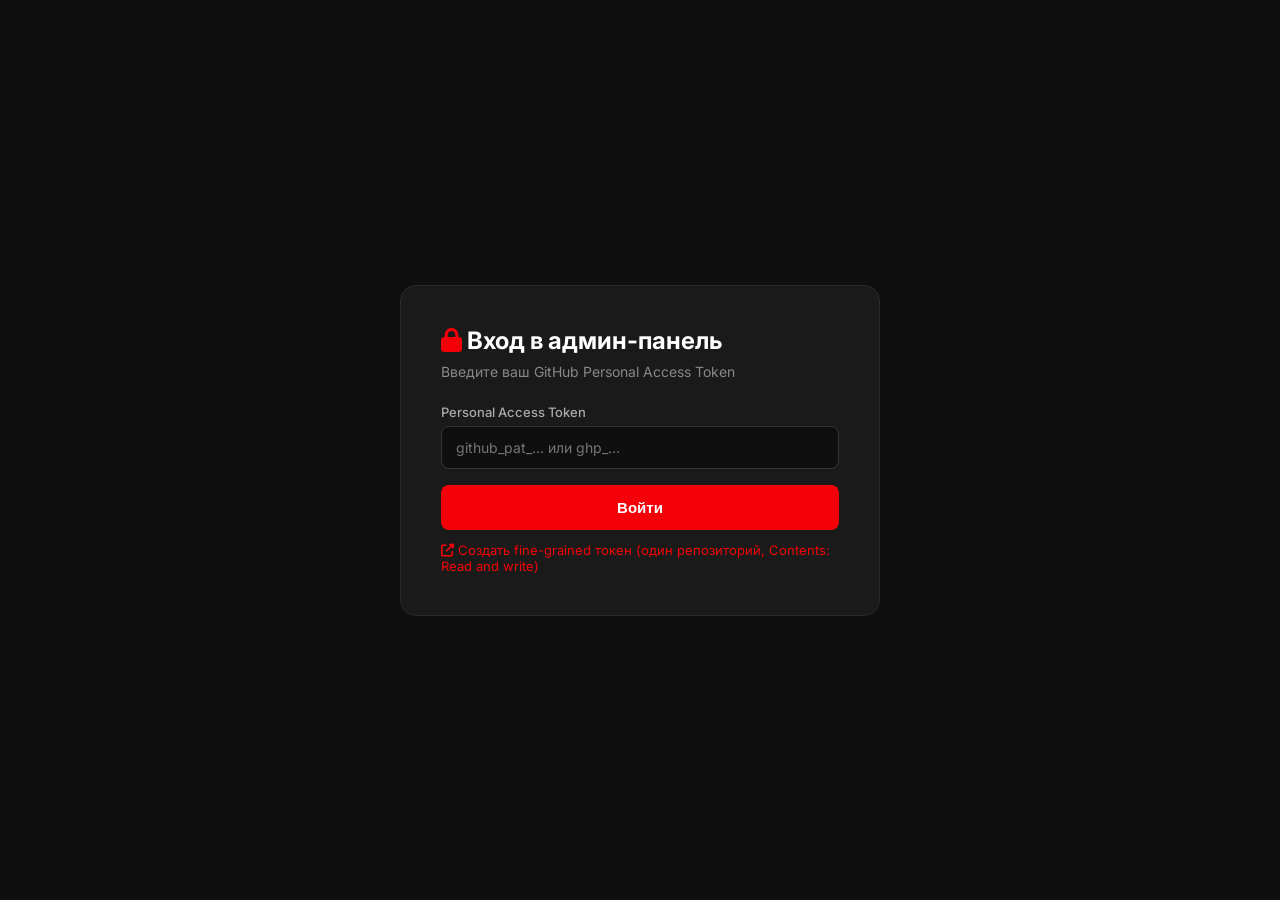
==== admin/index.html @ 2a0c83ac "Add files via upload" ====
<!DOCTYPE html>
<html lang="ru">
<head>
<meta charset="UTF-8">
<meta name="viewport" content="width=device-width, initial-scale=1.0">
<meta name="robots" content="noindex, nofollow">
<title>Админ-панель — визуальный редактор</title>
<link rel="icon" type="image/png" href="favicon.png">
<link href="https://fonts.googleapis.com/css2?family=Inter:wght@400;500;600;700&display=swap" rel="stylesheet">
<link rel="stylesheet" href="https://cdnjs.cloudflare.com/ajax/libs/font-awesome/6.4.0/css/all.min.css">
<script src="config.js"></script>
<link rel="stylesheet" href="styles.css">
</head>
<body>

<div class="login-screen" id="loginScreen">
    <div class="login-card">
        <h1><i class="fas fa-lock" style="color: #F40009;"></i> Вход в админ-панель</h1>
        <p class="subtitle">Введите ваш GitHub Personal Access Token</p>
        <div class="form-group">
            <label for="tokenInput">Personal Access Token</label>
            <input type="password" id="tokenInput" placeholder="github_pat_… или ghp_…" autocomplete="off">
        </div>
        <button class="btn" id="loginBtn">Войти</button>
        <div class="error-msg" id="loginError" role="alert"></div>
        <a href="https://github.com/settings/personal-access-tokens/new" target="_blank" rel="noopener noreferrer" class="help-link">
            <i class="fas fa-external-link-alt"></i> Создать fine-grained токен (один репозиторий, Contents: Read and write)
        </a>
    </div>
</div>

<div class="editor-app" id="editorApp">
    <div class="editor-toolbar">
        <div class="toolbar-row toolbar-row-top">
            <div class="app-title">
                <i class="fas fa-magic" style="color: #F40009;"></i>
                <span id="projectNameHeader" style="font-weight: 600; margin-left: 8px;">Редактор</span>
                <span id="repoNameHeader" style="color: #888; font-weight: 400; margin-left: 8px; font-size: 13px;"></span>
            </div>
            <span class="page-indicator" id="pageIndicatorBox" title="Текущая страница"><i class="fas fa-file"></i> <span id="currentPageIndicator">index.html</span></span>
            <span class="deploy-badge" id="deployBadge" title="Статус деплоя. Клик — перепроверить."></span>
            <button class="toolbar-btn primary" id="saveBtn"><i class="fas fa-cloud-upload-alt"></i> Сохранить в GitHub</button>
            <span class="unsaved-badge" id="unsavedBadge"><i class="fas fa-circle" style="font-size: 8px;"></i> есть несохранённые</span>
        </div>
        <div class="toolbar-row toolbar-row-bottom">
            <div class="toolbar-actions">
                <button class="toolbar-btn" id="homeBtn" title="Вернуться к редактированию index.html" aria-label="На главную"><i class="fas fa-home"></i></button>
                <button class="toolbar-btn" id="openSiteBtn" title="Открыть текущую страницу в новой вкладке"><i class="fas fa-external-link-alt"></i> Открыть сайт</button>
                <button class="toolbar-btn" id="checkBtn" title="Проверить токен"><i class="fas fa-shield-alt"></i> Проверить</button>
                <button class="toolbar-btn" id="reloadBtn" title="Обновить превью"><i class="fas fa-sync"></i> Обновить</button>
                <button class="toolbar-btn" id="calcBtn" title="Настройки калькулятора (цены, материалы, работы)"><i class="fas fa-calculator"></i> Калькулятор</button>
                <button class="toolbar-btn warning" id="cleanBtn" title="Удалить все метки data-edit и data-img из текущей страницы"><i class="fas fa-broom"></i> Очистить метки</button>
                <button class="toolbar-btn" id="resetBtn" title="Подготовить текущую страницу заново"><i class="fas fa-redo"></i> Переподготовить</button>
                <button class="toolbar-btn" id="logoutBtn" title="Выйти" aria-label="Выйти"><i class="fas fa-sign-out-alt"></i></button>
            </div>
        </div>
    </div>

    <div class="hint-banner" id="hintBanner">
        <i class="fas fa-lightbulb"></i> Клик по <strong>тексту/фото</strong> — редактирование. <strong>Alt+клик</strong> по ссылке — открыть страницу в админке. <strong>Ctrl+клик</strong> — новая вкладка. <strong>Esc</strong> — закрыть панель.
    </div>

    <div class="setup-screen" id="setupScreen">
        <div class="setup-card">
            <div class="setup-icon"><i class="fas fa-wand-magic-sparkles"></i></div>
            <h2 id="setupTitle">Подготовка сайта</h2>
            <p>Админка автоматически:<br>• Загрузит текущую страницу<br>• Пометит <strong>весь видимый текст</strong> (любой язык, цифры)<br>• Расставит метки на <strong>фотографии</strong> (с уникальными ID)<br>• Сохранит обратно в репозиторий</p>
            <div class="token-check-box"><h3><i class="fas fa-key"></i> Информация о токене</h3><div id="tokenInfo">Проверяю...</div></div>
            <button class="btn" id="prepareBtn"><i class="fas fa-download"></i> Подготовить страницу</button>
            <div class="btn-group">
                <button class="btn btn-secondary btn-small" id="checkBtn2"><i class="fas fa-shield-alt"></i> Проверить токен</button>
                <a href="https://github.com/settings/personal-access-tokens/new" target="_blank" rel="noopener noreferrer" class="btn btn-secondary btn-small" style="text-decoration: none; text-align: center; color: #fff;"><i class="fas fa-plus"></i> Новый токен</a>
            </div>
            <div id="errorDetails" role="alert"></div>
            <div class="progress-log" id="progressLog" style="display: none;"></div>
        </div>
    </div>

    <div class="iframe-wrapper" id="iframeWrapper" style="display: none;">
        <div class="iframe-loader" id="iframeLoader">
            <div class="spinner"></div>
            <div class="loader-text">Загрузка страницы...</div>
            <div class="loader-status" id="loaderStatus">Инициализация</div>
        </div>
        <iframe id="siteIframe" class="site-iframe" title="Превью сайта" sandbox="allow-same-origin allow-scripts allow-popups allow-popups-to-escape-sandbox"></iframe>
    </div>
</div>

<div class="edit-panel" id="editPanel" role="dialog" aria-modal="true" aria-label="Редактирование">
    <div class="edit-panel-header">
        <h3><span id="editTitle">Редактирование</span><span class="key-badge" id="editKey"></span></h3>
        <button class="edit-panel-close" id="closePanelBtn" aria-label="Закрыть">✕</button>
    </div>
    <div class="edit-panel-body" id="editPanelContent"></div>
    <div class="edit-panel-actions">
        <button class="toolbar-btn btn-secondary" id="cancelBtn">Отмена</button>
        <button class="toolbar-btn primary" id="applyBtn">Применить</button>
    </div>
</div>

<div class="calc-panel" id="calcPanel">
    <div class="calc-panel-inner">
        <div class="calc-panel-header">
            <h2><i class="fas fa-calculator" style="color:#F40009;"></i> Настройки калькулятора</h2>
            <button class="edit-panel-close" id="calcPanelClose" aria-label="Закрыть">✕</button>
        </div>
        <div class="calc-panel-body" id="calcPanelBody">
            <div class="calc-panel-loading">Загрузка настроек из репозитория...</div>
        </div>
        <div class="calc-panel-footer">
            <button class="toolbar-btn btn-secondary" id="calcPanelCancel">Отмена</button>
            <button class="toolbar-btn primary" id="calcPanelSave"><i class="fas fa-cloud-upload-alt"></i> Сохранить в GitHub</button>
        </div>
    </div>
</div>

<div class="status-bar" id="statusBar" role="status" aria-live="polite"></div>

<script src="app.js"></script>
</body>
</html>
---- admin/styles.css ----
* { margin: 0; padding: 0; box-sizing: border-box; }
body { font-family: 'Inter', sans-serif; background: #0f0f0f; color: #fff; min-height: 100vh; min-height: 100dvh; overflow: hidden; }

.login-screen { display: flex; align-items: center; justify-content: center; height: 100vh; height: 100dvh; padding: 20px; overflow-y: auto; }
.login-card { background: #1a1a1a; border-radius: 16px; padding: 40px; max-width: 480px; width: 100%; border: 1px solid #2a2a2a; margin: auto; }
.login-card h1 { font-size: 24px; margin-bottom: 8px; }
.subtitle { color: #888; margin-bottom: 24px; font-size: 14px; }
.form-group { margin-bottom: 16px; }
.form-group label { display: block; margin-bottom: 6px; font-size: 13px; color: #aaa; font-weight: 500; }
.form-group input { width: 100%; padding: 12px 14px; background: #0f0f0f; border: 1px solid #333; border-radius: 8px; color: #fff; font: inherit; font-size: 14px; }
input:focus, textarea:focus { outline: none; border-color: #F40009; }
button:focus-visible, a:focus-visible { outline: 2px solid #F40009; outline-offset: 2px; }
.btn { width: 100%; padding: 14px; background: #F40009; color: #fff; border: none; border-radius: 8px; font-weight: 600; font-size: 15px; cursor: pointer; transition: background .2s; }
.btn:hover { background: #d40007; }
.btn:disabled { opacity: .6; cursor: not-allowed; }
.btn-secondary { background: #2a2a2a; }
.btn-secondary:hover { background: #333; }
.help-link { color: #F40009; font-size: 13px; text-decoration: none; display: inline-block; margin-top: 12px; }
.error-msg { color: #ff4444; font-size: 13px; margin-top: 8px; display: none; background: rgba(255, 68, 68, .1); padding: 10px; border-radius: 6px; border: 1px solid rgba(255, 68, 68, .3); }
.error-msg.show { display: block; }

.editor-app { display: none; flex-direction: column; height: 100vh; height: 100dvh; overflow: hidden; }
.editor-app.active { display: flex; }

.editor-toolbar { background: #1a1a1a; border-bottom: 1px solid #2a2a2a; padding: 12px 20px; display: flex; flex-direction: column; gap: 10px; flex-shrink: 0; z-index: 100; }
.toolbar-row { display: flex; justify-content: flex-start; align-items: center; gap: 8px; flex-wrap: wrap; }
.app-title { font-size: 16px; font-weight: 600; display: flex; align-items: center; flex-wrap: wrap; row-gap: 6px; }
.toolbar-actions { display: flex; gap: 8px; align-items: center; flex-wrap: wrap; justify-content: flex-start; }
.toolbar-btn { background: #2a2a2a; border: 1px solid #333; color: #fff; padding: 8px 14px; border-radius: 6px; cursor: pointer; font-size: 13px; display: inline-flex; align-items: center; gap: 6px; transition: all .2s; }
.toolbar-btn:hover { border-color: #F40009; }
.toolbar-btn.primary { background: #F40009; border-color: #F40009; }
.toolbar-btn.primary:hover { background: #d40007; }
.toolbar-btn.warning { background: #8B4513; border-color: #A0522D; }
.toolbar-btn.warning:hover { background: #A0522D; border-color: #CD853F; }
.toolbar-btn:disabled { opacity: .5; cursor: not-allowed; }
.unsaved-badge { background: #F40009; color: #fff; padding: 3px 8px; border-radius: 10px; font-size: 11px; margin-left: 0; display: none; white-space: nowrap; }
.unsaved-badge.show { display: inline-block; }

.deploy-badge { display: none; align-items: center; gap: 6px; padding: 6px 10px; border-radius: 6px; font-size: 12px; font-family: 'Courier New', monospace; cursor: pointer; border: 1px solid #333; background: #0f0f0f; color: #888; margin-left: 0; transition: all .2s; user-select: none; }
.deploy-badge:hover { border-color: #666; }
.deploy-badge.live { color: #00cc66; border-color: rgba(0, 204, 102, .45); background: rgba(0, 204, 102, .08); }
.deploy-badge.pending { color: #fbbf24; border-color: rgba(251, 191, 36, .45); background: rgba(251, 191, 36, .08); }
.deploy-badge.error { color: #ff4444; border-color: rgba(255, 68, 68, .45); background: rgba(255, 68, 68, .08); }
.deploy-badge.unknown { color: #888; }

.page-indicator { display: inline-flex; align-items: center; gap: 6px; background: #0f0f0f; border: 1px solid #333; padding: 7px 12px; border-radius: 6px; font-family: 'Courier New', monospace; font-size: 12px; color: #c9a961; margin-left: 0; max-width: 320px; overflow: hidden; }
.page-indicator i { color: #F40009; font-size: 11px; flex-shrink: 0; }
#currentPageIndicator { overflow: hidden; text-overflow: ellipsis; white-space: nowrap; min-width: 0; }
.page-indicator.viewmode { color: #888; border-color: #555; }

.iframe-wrapper { flex: 1; position: relative; background: #fff; overflow: hidden; }
.site-iframe { width: 100%; height: 100%; border: none; display: block; }
.iframe-loader { position: absolute; inset: 0; background: #0f0f0f; display: flex; flex-direction: column; align-items: center; justify-content: center; z-index: 50; transition: opacity .3s; }
.iframe-loader.hidden { opacity: 0; pointer-events: none; }
.spinner { width: 48px; height: 48px; border: 4px solid #2a2a2a; border-top-color: #F40009; border-radius: 50%; animation: spin .8s linear infinite; margin-bottom: 16px; }
.loader-text { color: #888; font-size: 14px; }
.loader-status { color: #F40009; font-size: 12px; margin-top: 6px; font-family: 'Courier New', monospace; }
@keyframes spin { to { transform: rotate(360deg); } }

.setup-screen { display: none; align-items: center; justify-content: center; flex: 1; padding: 20px; background: #0f0f0f; overflow-y: auto; }
.setup-screen.active { display: flex; }
.setup-card { background: #1a1a1a; border-radius: 16px; padding: 40px; max-width: 600px; width: 100%; border: 1px solid #2a2a2a; text-align: center; margin: auto; }
.setup-card > .setup-icon { font-size: 48px; color: #F40009; margin-bottom: 16px; }
.setup-card h2 { font-size: 20px; margin-bottom: 12px; }
.setup-card p { color: #888; font-size: 14px; line-height: 1.6; margin-bottom: 24px; }
.setup-card strong { color: #fff; }

.token-check-box { background: #0f0f0f; border: 1px solid #2a2a2a; border-radius: 10px; padding: 16px; margin-bottom: 20px; text-align: left; }
.token-check-box h3 { font-size: 14px; margin-bottom: 10px; color: #F40009; }
.token-info { font-family: 'Courier New', monospace; font-size: 12px; color: #aaa; background: #000; padding: 10px; border-radius: 6px; word-break: break-all; margin-top: 8px; }
.token-info .label { color: #888; display: block; margin-bottom: 4px; }

.error-details { background: rgba(255, 68, 68, .1); border: 1px solid rgba(255, 68, 68, .3); border-radius: 8px; padding: 16px; margin-top: 16px; text-align: left; font-family: 'Courier New', monospace; font-size: 13px; color: #ff4444; word-break: break-word; }
.err-title { font-weight: 700; color: #fff; margin-bottom: 8px; font-family: 'Inter', sans-serif; font-size: 14px; }
.err-status { color: #F40009; font-weight: 600; margin-bottom: 6px; }
.err-fix { color: #00cc66; margin-top: 10px; font-family: 'Inter', sans-serif; font-size: 13px; line-height: 1.5; }

.progress-log { text-align: left; background: #0f0f0f; border-radius: 8px; padding: 16px; margin-top: 20px; max-height: 250px; overflow-y: auto; font-family: 'Courier New', monospace; font-size: 13px; }
.log-item { padding: 4px 0; color: #888; }
.log-item.done { color: #00cc66; }
.log-item.error { color: #ff4444; }
.log-item.working { color: #F40009; }

.edit-panel { position: fixed; bottom: 0; left: 0; right: 0; background: #1a1a1a; border-top: 2px solid #F40009; transform: translateY(100%); visibility: hidden; transition: transform .3s, visibility .3s; z-index: 1000; box-shadow: 0 -10px 40px rgba(0, 0, 0, .5); max-height: 75vh; display: flex; flex-direction: column; }
.edit-panel.active { transform: translateY(0); visibility: visible; }
.edit-panel-header { display: flex; justify-content: space-between; align-items: center; padding: 16px 20px 12px; flex-shrink: 0; }
.edit-panel-header h3 { font-size: 14px; font-weight: 600; }
.key-badge { background: #2a2a2a; color: #888; padding: 2px 8px; border-radius: 4px; font-family: 'Courier New', monospace; font-size: 11px; margin-left: 8px; }
.edit-panel-close { background: transparent; border: none; color: #888; font-size: 20px; cursor: pointer; padding: 4px 8px; }
.edit-panel-close:hover { color: #fff; }
.edit-panel-body { overflow-y: auto; padding: 0 20px 12px; flex: 1; min-height: 0; }
.edit-panel textarea { width: 100%; min-height: 90px; padding: 12px; background: #0f0f0f; border: 1px solid #333; border-radius: 8px; color: #fff; font: inherit; font-size: 14px; resize: vertical; }
.edit-panel-actions { display: flex; gap: 10px; justify-content: flex-end; padding: 12px 20px 16px; border-top: 1px solid #2a2a2a; flex-shrink: 0; }

.link-section { margin-top: 12px; padding-top: 12px; border-top: 1px solid #2a2a2a; }
.link-section label.field-label { display: block; font-size: 12px; color: #aaa; margin-bottom: 6px; font-weight: 500; }
.link-section input[type="url"] { width: 100%; padding: 10px 12px; background: #0f0f0f; border: 1px solid #333; border-radius: 6px; color: #fff; font: inherit; font-size: 13px; }
.link-hint { font-size: 11px; color: #666; margin-top: 6px; }

.link-option { margin-top: 12px; }
.link-option > .field-label { margin-bottom: 8px; display: block; font-size: 12px; color: #aaa; font-weight: 500; }
.option-group { display: flex; flex-wrap: wrap; gap: 8px; }
.radio-label { display: inline-flex; align-items: center; gap: 8px; padding: 8px 12px; background: #0f0f0f; border: 1px solid #333; border-radius: 6px; cursor: pointer; font-size: 13px; color: #ccc; transition: all .2s; user-select: none; }
.radio-label:hover { border-color: #666; }
.radio-label input[type="radio"] { accent-color: #F40009; cursor: pointer; margin: 0; }
.radio-label:has(input:checked) { border-color: #F40009; background: rgba(244, 0, 9, .08); }

.color-preview { display: inline-block; padding: 2px 6px; border-radius: 3px; font-weight: 500; }
.color-preview.inherit { color: #fff; background: #2a2a2a; }
.color-preview.brown { color: #fff; background: #8B4513; }
.color-preview.lightbrown { color: #fff; background: #CD853F; }
.target-label { color: #ccc; }

.file-upload { position: relative; display: flex; align-items: center; gap: 12px; padding: 16px; background: #0f0f0f; border: 2px dashed #333; border-radius: 8px; cursor: pointer; transition: border-color .2s; }
.file-upload:hover, .file-upload:focus-within { border-color: #F40009; }
.file-upload i { font-size: 24px; color: #F40009; }
.upload-text { flex: 1; font-size: 14px; color: #aaa; }
.file-upload input[type=file] { position: absolute; opacity: 0; width: 1px; height: 1px; }

.status-bar { position: fixed; top: 60px; right: 24px; background: #1a1a1a; padding: 12px 18px; border-radius: 8px; border: 1px solid #2a2a2a; font-size: 14px; display: none; z-index: 2000; max-width: 420px; }
.status-bar.show { display: block; animation: slideIn .3s ease-out; }
.status-bar.success { border-color: #00cc66; color: #00cc66; }
.status-bar.error { border-color: #ff4444; color: #ff4444; }
.status-bar.info { border-color: #888; color: #ddd; }
@keyframes slideIn { from { transform: translateX(100%); opacity: 0; } to { transform: translateX(0); opacity: 1; } }

.hint-banner { background: rgba(244, 0, 9, .1); border-bottom: 1px solid rgba(244, 0, 9, .3); padding: 8px 20px; font-size: 13px; color: #aaa; text-align: center; }
.hint-banner strong { color: #F40009; }
.hint-banner i { color: #F40009; margin-right: 6px; }

.btn-group { display: flex; gap: 10px; margin-top: 16px; }
.btn-group .btn { flex: 1; }
.btn-small { width: auto; padding: 10px 16px; font-size: 13px; }

.calc-panel { position: fixed; inset: 0; background: rgba(0,0,0,0.7); display: none; align-items: center; justify-content: center; z-index: 3000; padding: 20px; }
.calc-panel.active { display: flex; }
.calc-panel-inner { background: #1a1a1a; border-radius: 12px; width: 100%; max-width: 700px; max-height: 90vh; display: flex; flex-direction: column; border: 1px solid #2a2a2a; }
.calc-panel-header { display: flex; justify-content: space-between; align-items: center; padding: 16px 24px; border-bottom: 1px solid #2a2a2a; }
.calc-panel-header h2 { font-size: 18px; }
.calc-panel-body { flex: 1; overflow-y: auto; padding: 24px; }
.calc-panel-footer { padding: 16px 24px; border-top: 1px solid #2a2a2a; display: flex; gap: 10px; justify-content: flex-end; }
.calc-section { margin-bottom: 28px; }
.calc-section h3 { font-size: 15px; margin-bottom: 12px; color: #F40009; }
.calc-field-row { display: grid; grid-template-columns: 1fr 140px; gap: 10px; margin-bottom: 8px; align-items: center; }
.calc-field-row label { font-size: 13px; color: #aaa; }
.calc-field-row input { padding: 8px 12px; background: #0f0f0f; border: 1px solid #333; border-radius: 6px; color: #fff; font-size: 14px; width: 100%; }
.calc-field-row input:focus { outline: none; border-color: #F40009; }
.calc-panel-loading { text-align: center; padding: 40px; color: #888; }
.calc-panel-error { color: #ff4444; padding: 20px; background: rgba(255,68,68,0.1); border-radius: 8px; }

@media (prefers-reduced-motion: reduce) { .status-bar.show { animation: none; } .edit-panel, .btn, .toolbar-btn { transition: none; } }
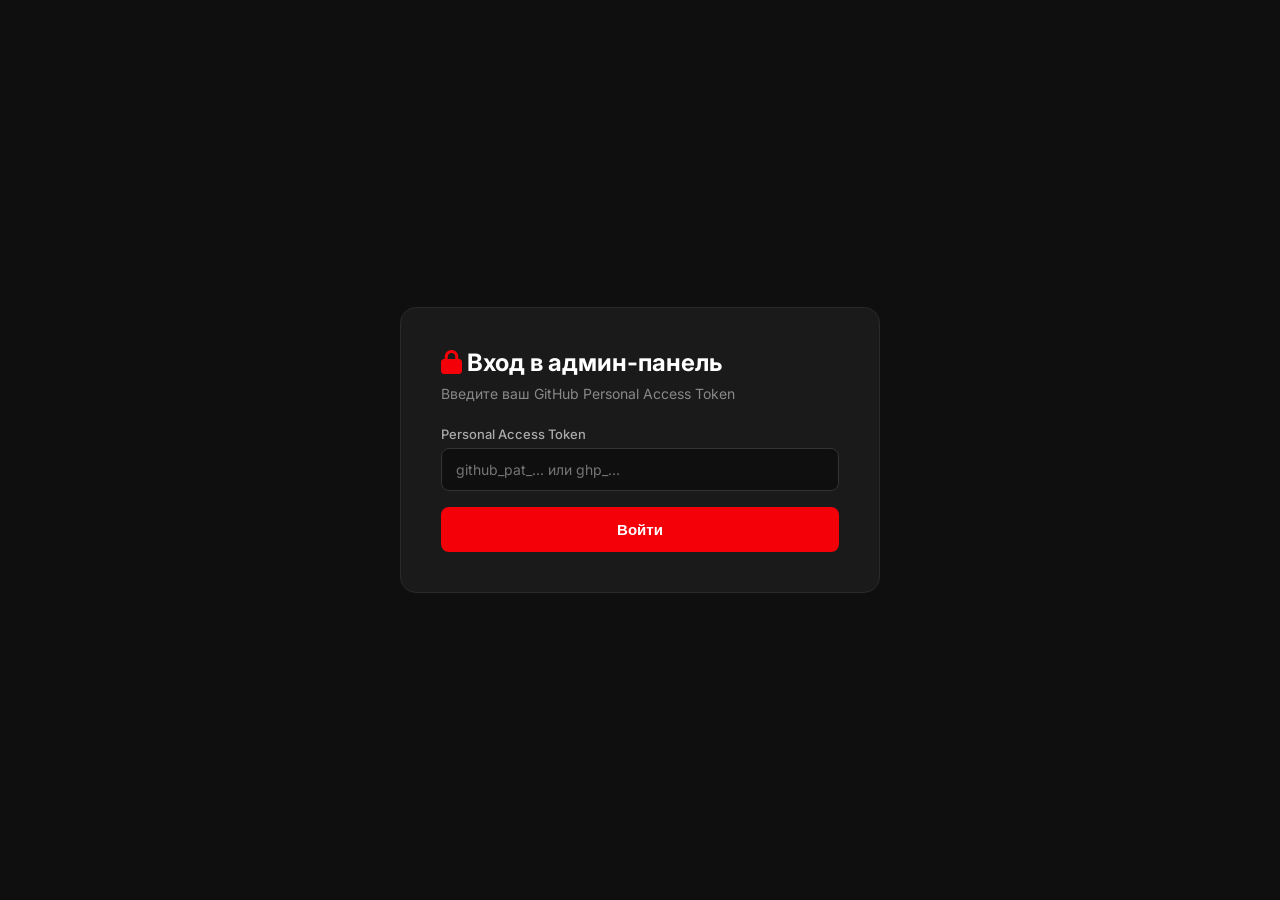
==== commit dbeb08ea: "Add files via upload" ====
--- a/admin/index.html
+++ b/admin/index.html
@@ -23,9 +23,6 @@
         </div>
         <button class="btn" id="loginBtn">Войти</button>
         <div class="error-msg" id="loginError" role="alert"></div>
-        <a href="https://github.com/settings/personal-access-tokens/new" target="_blank" rel="noopener noreferrer" class="help-link">
-            <i class="fas fa-external-link-alt"></i> Создать fine-grained токен (один репозиторий, Contents: Read and write)
-        </a>
     </div>
 </div>
 
@@ -35,7 +32,6 @@
             <div class="app-title">
                 <i class="fas fa-magic" style="color: #F40009;"></i>
                 <span id="projectNameHeader" style="font-weight: 600; margin-left: 8px;">Редактор</span>
-                <span id="repoNameHeader" style="color: #888; font-weight: 400; margin-left: 8px; font-size: 13px;"></span>
             </div>
             <span class="page-indicator" id="pageIndicatorBox" title="Текущая страница"><i class="fas fa-file"></i> <span id="currentPageIndicator">index.html</span></span>
             <span class="deploy-badge" id="deployBadge" title="Статус деплоя. Клик — перепроверить."></span>
@@ -48,7 +44,6 @@
                 <button class="toolbar-btn" id="openSiteBtn" title="Открыть текущую страницу в новой вкладке"><i class="fas fa-external-link-alt"></i> Открыть сайт</button>
                 <button class="toolbar-btn" id="checkBtn" title="Проверить токен"><i class="fas fa-shield-alt"></i> Проверить</button>
                 <button class="toolbar-btn" id="reloadBtn" title="Обновить превью"><i class="fas fa-sync"></i> Обновить</button>
-                <button class="toolbar-btn" id="calcBtn" title="Настройки калькулятора (цены, материалы, работы)"><i class="fas fa-calculator"></i> Калькулятор</button>
                 <button class="toolbar-btn warning" id="cleanBtn" title="Удалить все метки data-edit и data-img из текущей страницы"><i class="fas fa-broom"></i> Очистить метки</button>
                 <button class="toolbar-btn" id="resetBtn" title="Подготовить текущую страницу заново"><i class="fas fa-redo"></i> Переподготовить</button>
                 <button class="toolbar-btn" id="logoutBtn" title="Выйти" aria-label="Выйти"><i class="fas fa-sign-out-alt"></i></button>
@@ -98,22 +93,6 @@
     </div>
 </div>
 
-<div class="calc-panel" id="calcPanel">
-    <div class="calc-panel-inner">
-        <div class="calc-panel-header">
-            <h2><i class="fas fa-calculator" style="color:#F40009;"></i> Настройки калькулятора</h2>
-            <button class="edit-panel-close" id="calcPanelClose" aria-label="Закрыть">✕</button>
-        </div>
-        <div class="calc-panel-body" id="calcPanelBody">
-            <div class="calc-panel-loading">Загрузка настроек из репозитория...</div>
-        </div>
-        <div class="calc-panel-footer">
-            <button class="toolbar-btn btn-secondary" id="calcPanelCancel">Отмена</button>
-            <button class="toolbar-btn primary" id="calcPanelSave"><i class="fas fa-cloud-upload-alt"></i> Сохранить в GitHub</button>
-        </div>
-    </div>
-</div>
-
 <div class="status-bar" id="statusBar" role="status" aria-live="polite"></div>
 
 <script src="app.js"></script>
--- a/admin/styles.css
+++ b/admin/styles.css
@@ -132,20 +132,4 @@
 .btn-group .btn { flex: 1; }
 .btn-small { width: auto; padding: 10px 16px; font-size: 13px; }
 
-.calc-panel { position: fixed; inset: 0; background: rgba(0,0,0,0.7); display: none; align-items: center; justify-content: center; z-index: 3000; padding: 20px; }
-.calc-panel.active { display: flex; }
-.calc-panel-inner { background: #1a1a1a; border-radius: 12px; width: 100%; max-width: 700px; max-height: 90vh; display: flex; flex-direction: column; border: 1px solid #2a2a2a; }
-.calc-panel-header { display: flex; justify-content: space-between; align-items: center; padding: 16px 24px; border-bottom: 1px solid #2a2a2a; }
-.calc-panel-header h2 { font-size: 18px; }
-.calc-panel-body { flex: 1; overflow-y: auto; padding: 24px; }
-.calc-panel-footer { padding: 16px 24px; border-top: 1px solid #2a2a2a; display: flex; gap: 10px; justify-content: flex-end; }
-.calc-section { margin-bottom: 28px; }
-.calc-section h3 { font-size: 15px; margin-bottom: 12px; color: #F40009; }
-.calc-field-row { display: grid; grid-template-columns: 1fr 140px; gap: 10px; margin-bottom: 8px; align-items: center; }
-.calc-field-row label { font-size: 13px; color: #aaa; }
-.calc-field-row input { padding: 8px 12px; background: #0f0f0f; border: 1px solid #333; border-radius: 6px; color: #fff; font-size: 14px; width: 100%; }
-.calc-field-row input:focus { outline: none; border-color: #F40009; }
-.calc-panel-loading { text-align: center; padding: 40px; color: #888; }
-.calc-panel-error { color: #ff4444; padding: 20px; background: rgba(255,68,68,0.1); border-radius: 8px; }
-
 @media (prefers-reduced-motion: reduce) { .status-bar.show { animation: none; } .edit-panel, .btn, .toolbar-btn { transition: none; } }
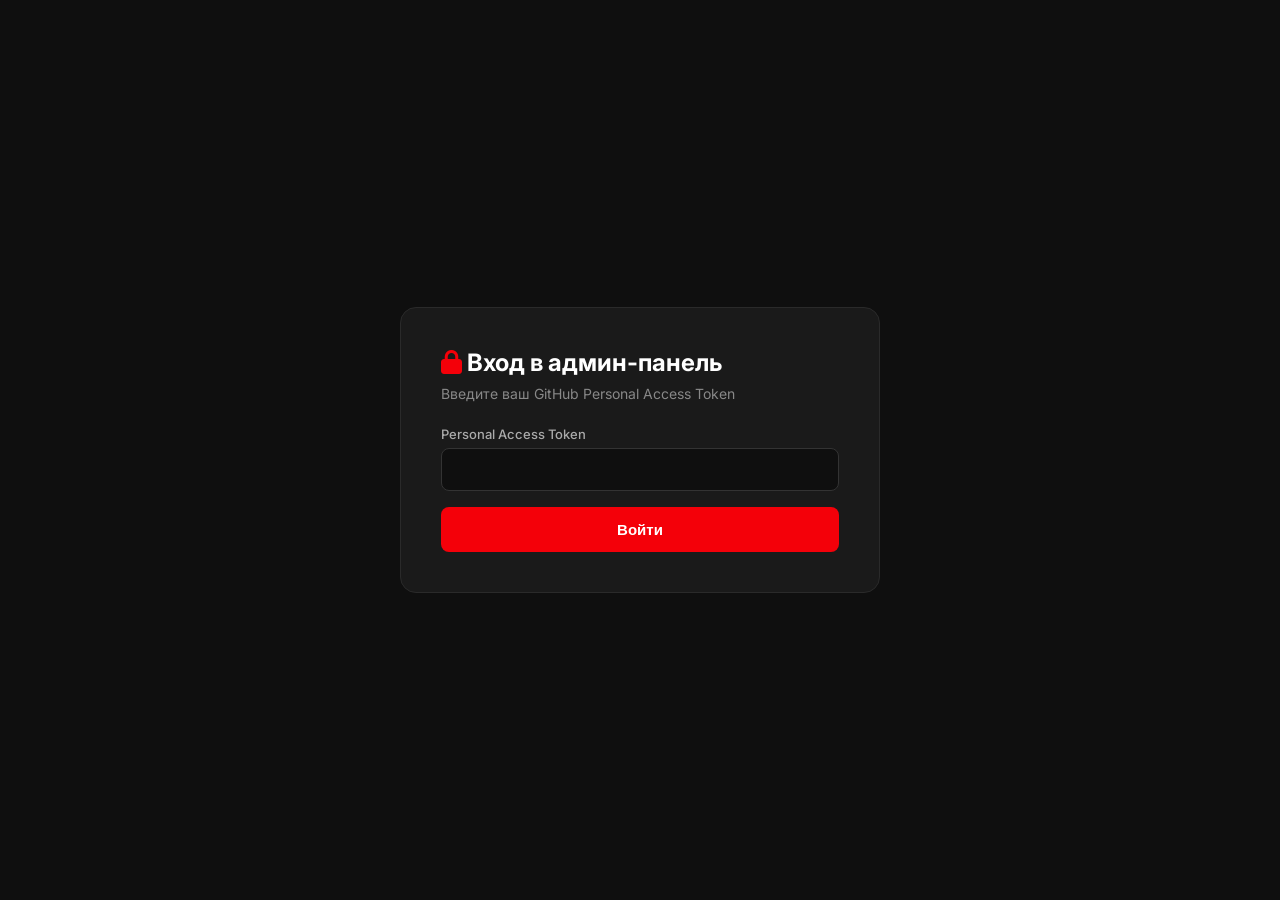
==== commit 7637f4af: "убрал github_pat Есть калькулятор убрал github_pat Есть калькулятор" ====
--- a/admin/index.html
+++ b/admin/index.html
@@ -19,7 +19,7 @@
         <p class="subtitle">Введите ваш GitHub Personal Access Token</p>
         <div class="form-group">
             <label for="tokenInput">Personal Access Token</label>
-            <input type="password" id="tokenInput" placeholder="github_pat_… или ghp_…" autocomplete="off">
+            <input type="password" id="tokenInput" placeholder="" autocomplete="off">
         </div>
         <button class="btn" id="loginBtn">Войти</button>
         <div class="error-msg" id="loginError" role="alert"></div>
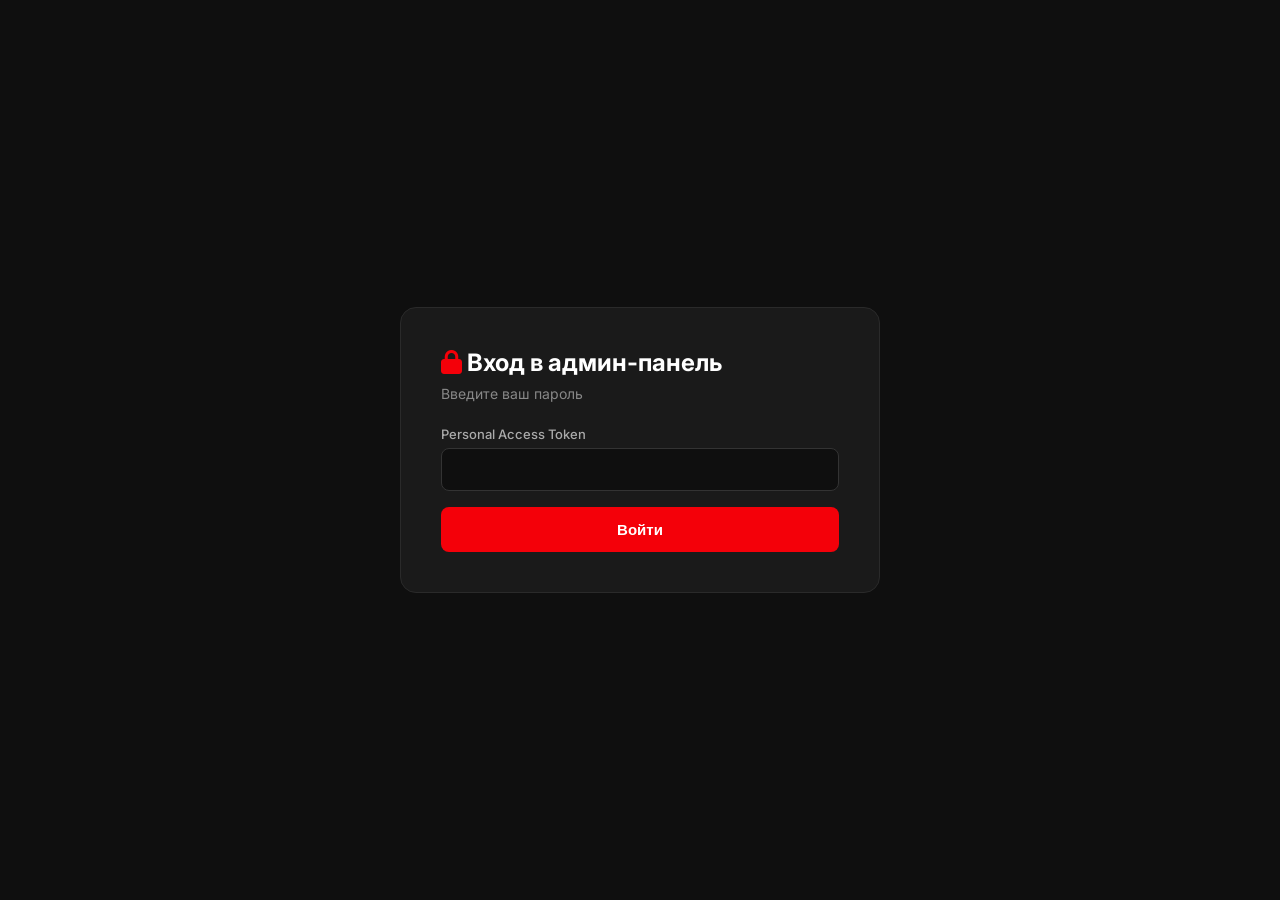
==== commit f30b8221: "Update index.html" ====
--- a/admin/index.html
+++ b/admin/index.html
@@ -16,7 +16,7 @@
 <div class="login-screen" id="loginScreen">
     <div class="login-card">
         <h1><i class="fas fa-lock" style="color: #F40009;"></i> Вход в админ-панель</h1>
-        <p class="subtitle">Введите ваш GitHub Personal Access Token</p>
+        <p class="subtitle">Введите ваш пароль</p>
         <div class="form-group">
             <label for="tokenInput">Personal Access Token</label>
             <input type="password" id="tokenInput" placeholder="" autocomplete="off">
